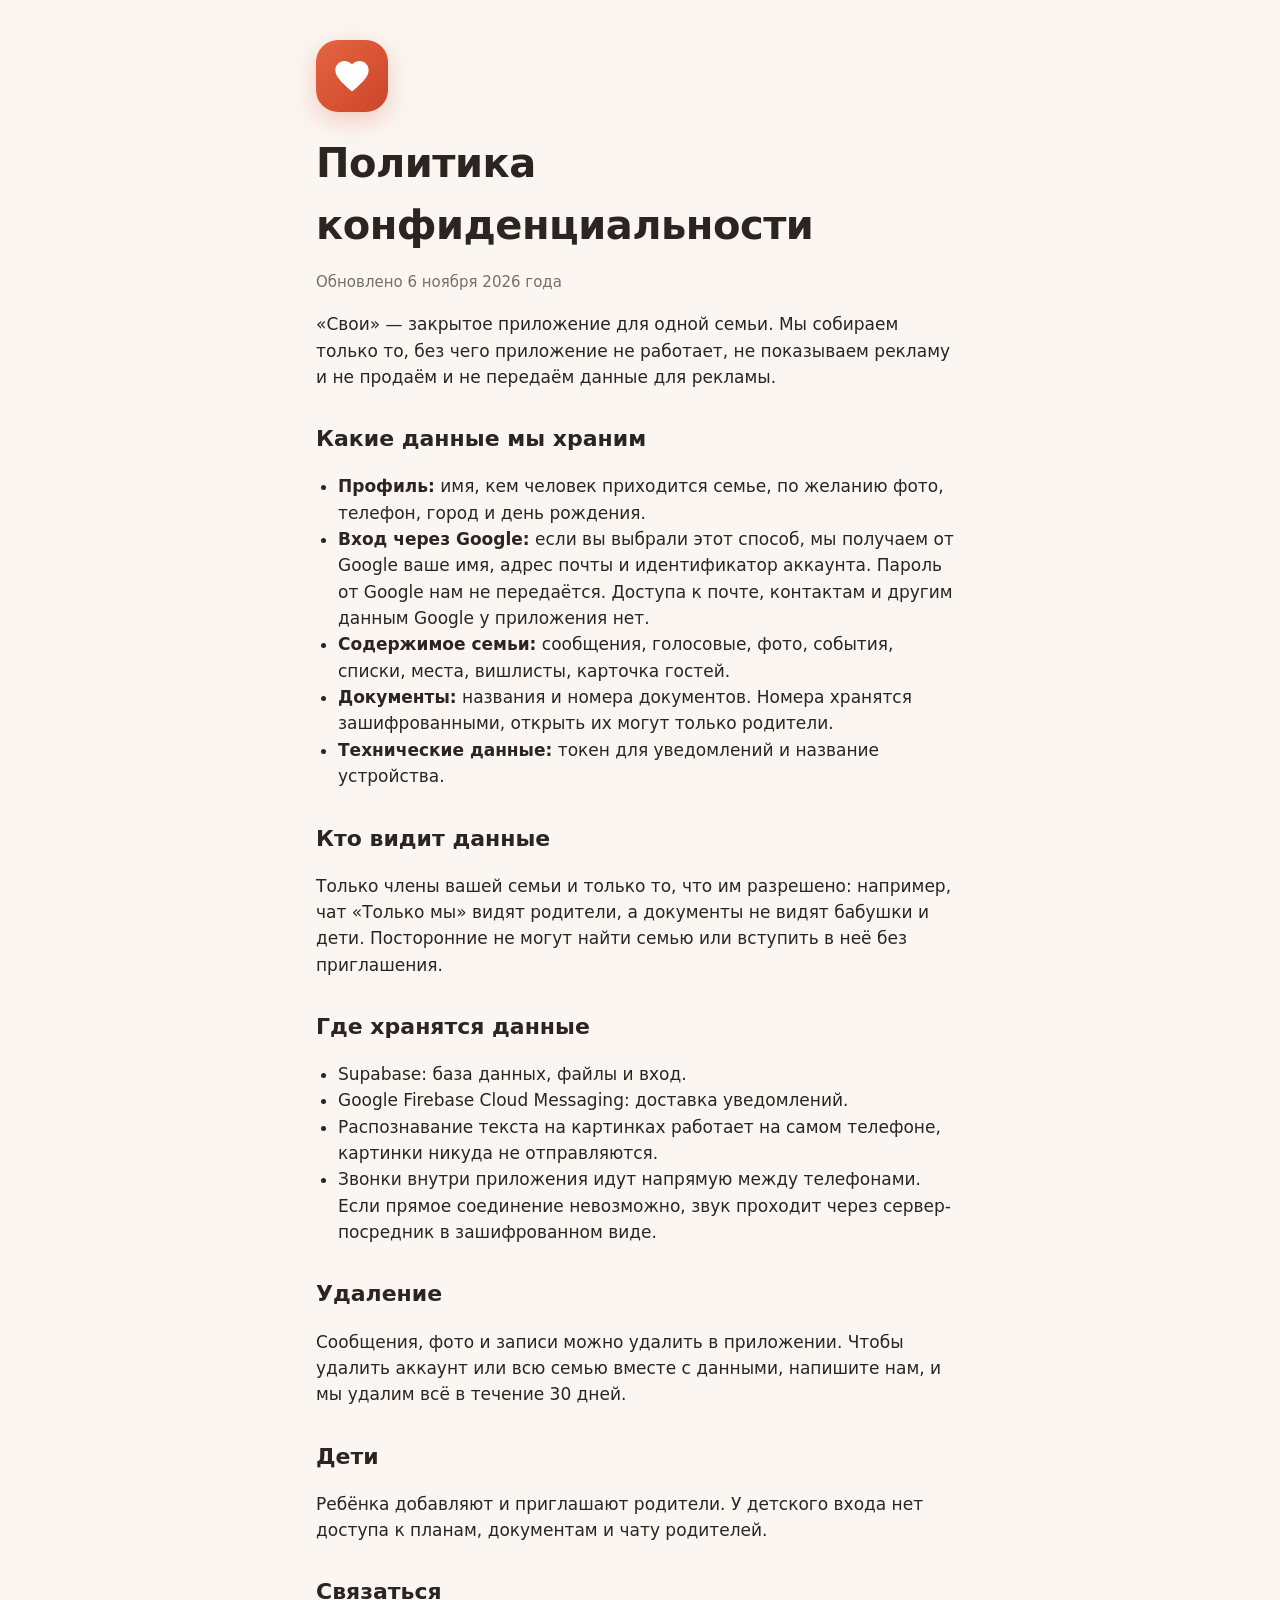
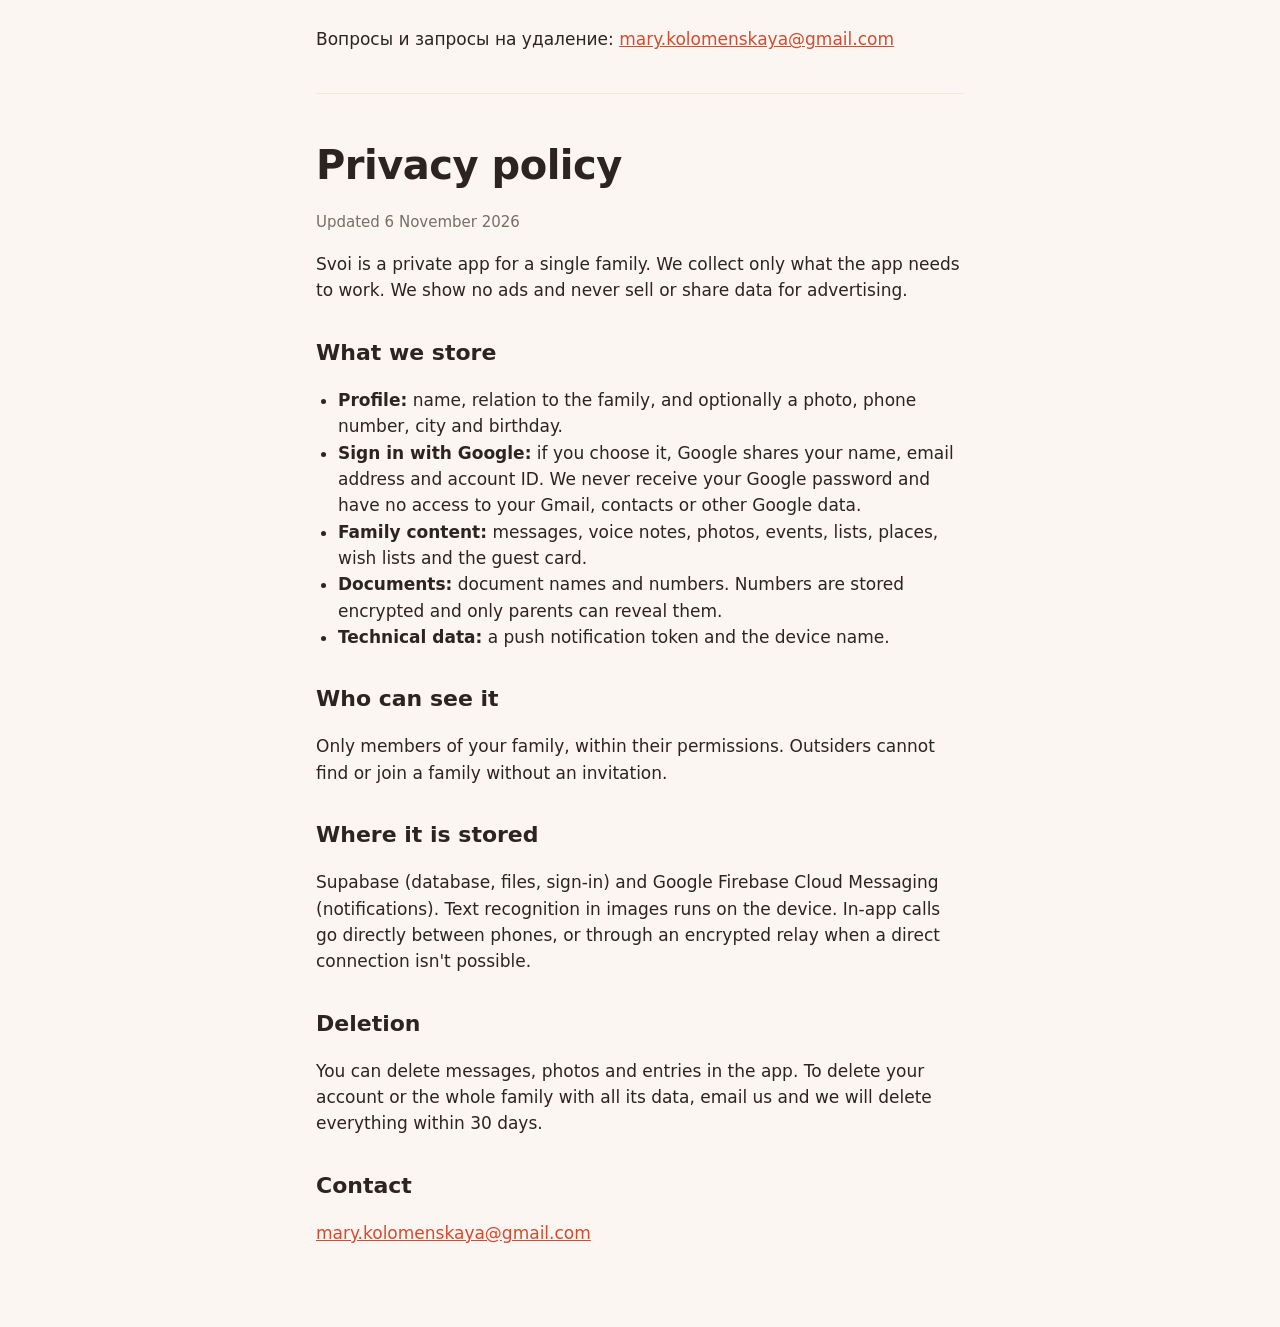
==== privacy.html @ 0200d13e "Сайт «Свои» и политика конфиденциальности Co-Authored-By: Claude Opus 5.5 <noreply@anthropic.com> Cl" ====
<!doctype html>
<html lang="ru">
<head>
<meta charset="utf-8">
<meta name="viewport" content="width=device-width, initial-scale=1">
<title>Свои — политика конфиденциальности</title>
<link rel="stylesheet" href="style.css">
</head>
<body>
<main>
  <a href="./" class="logo" aria-label="Свои"><svg viewBox="0 0 24 24" fill="#fff" aria-hidden="true"><path d="M12 21.35l-1.45-1.32C5.4 15.36 2 12.28 2 8.5 2 5.42 4.42 3 7.5 3c1.74 0 3.41.81 4.5 2.09C13.09 3.81 14.76 3 16.5 3 19.58 3 22 5.42 22 8.5c0 3.78-3.4 6.86-8.55 11.54L12 21.35z"/></svg></a>
  <h1>Политика конфиденциальности</h1>
  <p class="muted">Обновлено 6 ноября 2026 года</p>

  <p>«Свои» — закрытое приложение для одной семьи. Мы собираем только то, без чего приложение не работает, не показываем рекламу и не продаём и не передаём данные для рекламы.</p>

  <h2>Какие данные мы храним</h2>
  <ul>
    <li><b>Профиль:</b> имя, кем человек приходится семье, по желанию фото, телефон, город и день рождения.</li>
    <li><b>Вход через Google:</b> если вы выбрали этот способ, мы получаем от Google ваше имя, адрес почты и идентификатор аккаунта. Пароль от Google нам не передаётся. Доступа к почте, контактам и другим данным Google у приложения нет.</li>
    <li><b>Содержимое семьи:</b> сообщения, голосовые, фото, события, списки, места, вишлисты, карточка гостей.</li>
    <li><b>Документы:</b> названия и номера документов. Номера хранятся зашифрованными, открыть их могут только родители.</li>
    <li><b>Технические данные:</b> токен для уведомлений и название устройства.</li>
  </ul>

  <h2>Кто видит данные</h2>
  <p>Только члены вашей семьи и только то, что им разрешено: например, чат «Только мы» видят родители, а документы не видят бабушки и дети. Посторонние не могут найти семью или вступить в неё без приглашения.</p>

  <h2>Где хранятся данные</h2>
  <ul>
    <li>Supabase: база данных, файлы и вход.</li>
    <li>Google Firebase Cloud Messaging: доставка уведомлений.</li>
    <li>Распознавание текста на картинках работает на самом телефоне, картинки никуда не отправляются.</li>
    <li>Звонки внутри приложения идут напрямую между телефонами. Если прямое соединение невозможно, звук проходит через сервер-посредник в зашифрованном виде.</li>
  </ul>

  <h2>Удаление</h2>
  <p>Сообщения, фото и записи можно удалить в приложении. Чтобы удалить аккаунт или всю семью вместе с данными, напишите нам, и мы удалим всё в течение 30 дней.</p>

  <h2>Дети</h2>
  <p>Ребёнка добавляют и приглашают родители. У детского входа нет доступа к планам, документам и чату родителей.</p>

  <h2>Связаться</h2>
  <p>Вопросы и запросы на удаление: <a href="mailto:mary.kolomenskaya@gmail.com">mary.kolomenskaya@gmail.com</a></p>

  <hr style="border:none;border-top:1px solid var(--tint);margin:40px 0">

  <h1 id="en">Privacy policy</h1>
  <p class="muted">Updated 6 November 2026</p>
  <p>Svoi is a private app for a single family. We collect only what the app needs to work. We show no ads and never sell or share data for advertising.</p>
  <h2>What we store</h2>
  <ul>
    <li><b>Profile:</b> name, relation to the family, and optionally a photo, phone number, city and birthday.</li>
    <li><b>Sign in with Google:</b> if you choose it, Google shares your name, email address and account ID. We never receive your Google password and have no access to your Gmail, contacts or other Google data.</li>
    <li><b>Family content:</b> messages, voice notes, photos, events, lists, places, wish lists and the guest card.</li>
    <li><b>Documents:</b> document names and numbers. Numbers are stored encrypted and only parents can reveal them.</li>
    <li><b>Technical data:</b> a push notification token and the device name.</li>
  </ul>
  <h2>Who can see it</h2>
  <p>Only members of your family, within their permissions. Outsiders cannot find or join a family without an invitation.</p>
  <h2>Where it is stored</h2>
  <p>Supabase (database, files, sign-in) and Google Firebase Cloud Messaging (notifications). Text recognition in images runs on the device. In-app calls go directly between phones, or through an encrypted relay when a direct connection isn't possible.</p>
  <h2>Deletion</h2>
  <p>You can delete messages, photos and entries in the app. To delete your account or the whole family with all its data, email us and we will delete everything within 30 days.</p>
  <h2>Contact</h2>
  <p><a href="mailto:mary.kolomenskaya@gmail.com">mary.kolomenskaya@gmail.com</a></p>
</main>
</body>
</html>
---- style.css ----
:root{--bg:#fbf6f1;--card:#fffdfb;--ink:#2b2420;--muted:#7a6d64;--accent:#d64a2e;--tint:#f8e3d8}
@media (prefers-color-scheme:dark){:root{--bg:#1f1a17;--card:#2a2420;--ink:#f3ece6;--muted:#b3a59a;--accent:#f06a4c;--tint:#3a2a24}}
*{box-sizing:border-box}
body{margin:0;background:var(--bg);color:var(--ink);font:17px/1.55 system-ui,-apple-system,"Segoe UI",Roboto,sans-serif}
main{max-width:680px;margin:0 auto;padding:40px 16px 64px}
.logo{width:72px;height:72px;border-radius:22px;background:linear-gradient(135deg,#e5643f,#cc452a);display:grid;place-items:center;box-shadow:0 8px 24px rgba(214,74,46,.25)}
.logo svg{width:40px;height:40px}
h1{font-size:40px;letter-spacing:-.5px;margin:20px 0 8px}
h2{font-size:22px;margin:32px 0 8px}
p,li{color:var(--ink)}
.lead{font-size:19px;color:var(--muted)}
.card{background:var(--card);border-radius:20px;padding:20px;margin:20px 0;box-shadow:0 1px 2px rgba(60,30,10,.05),0 6px 20px rgba(60,30,10,.05)}
a{color:var(--accent)}
.muted{color:var(--muted);font-size:15px}
nav{display:flex;gap:16px;flex-wrap:wrap;margin-top:28px}
ul{padding-left:22px}
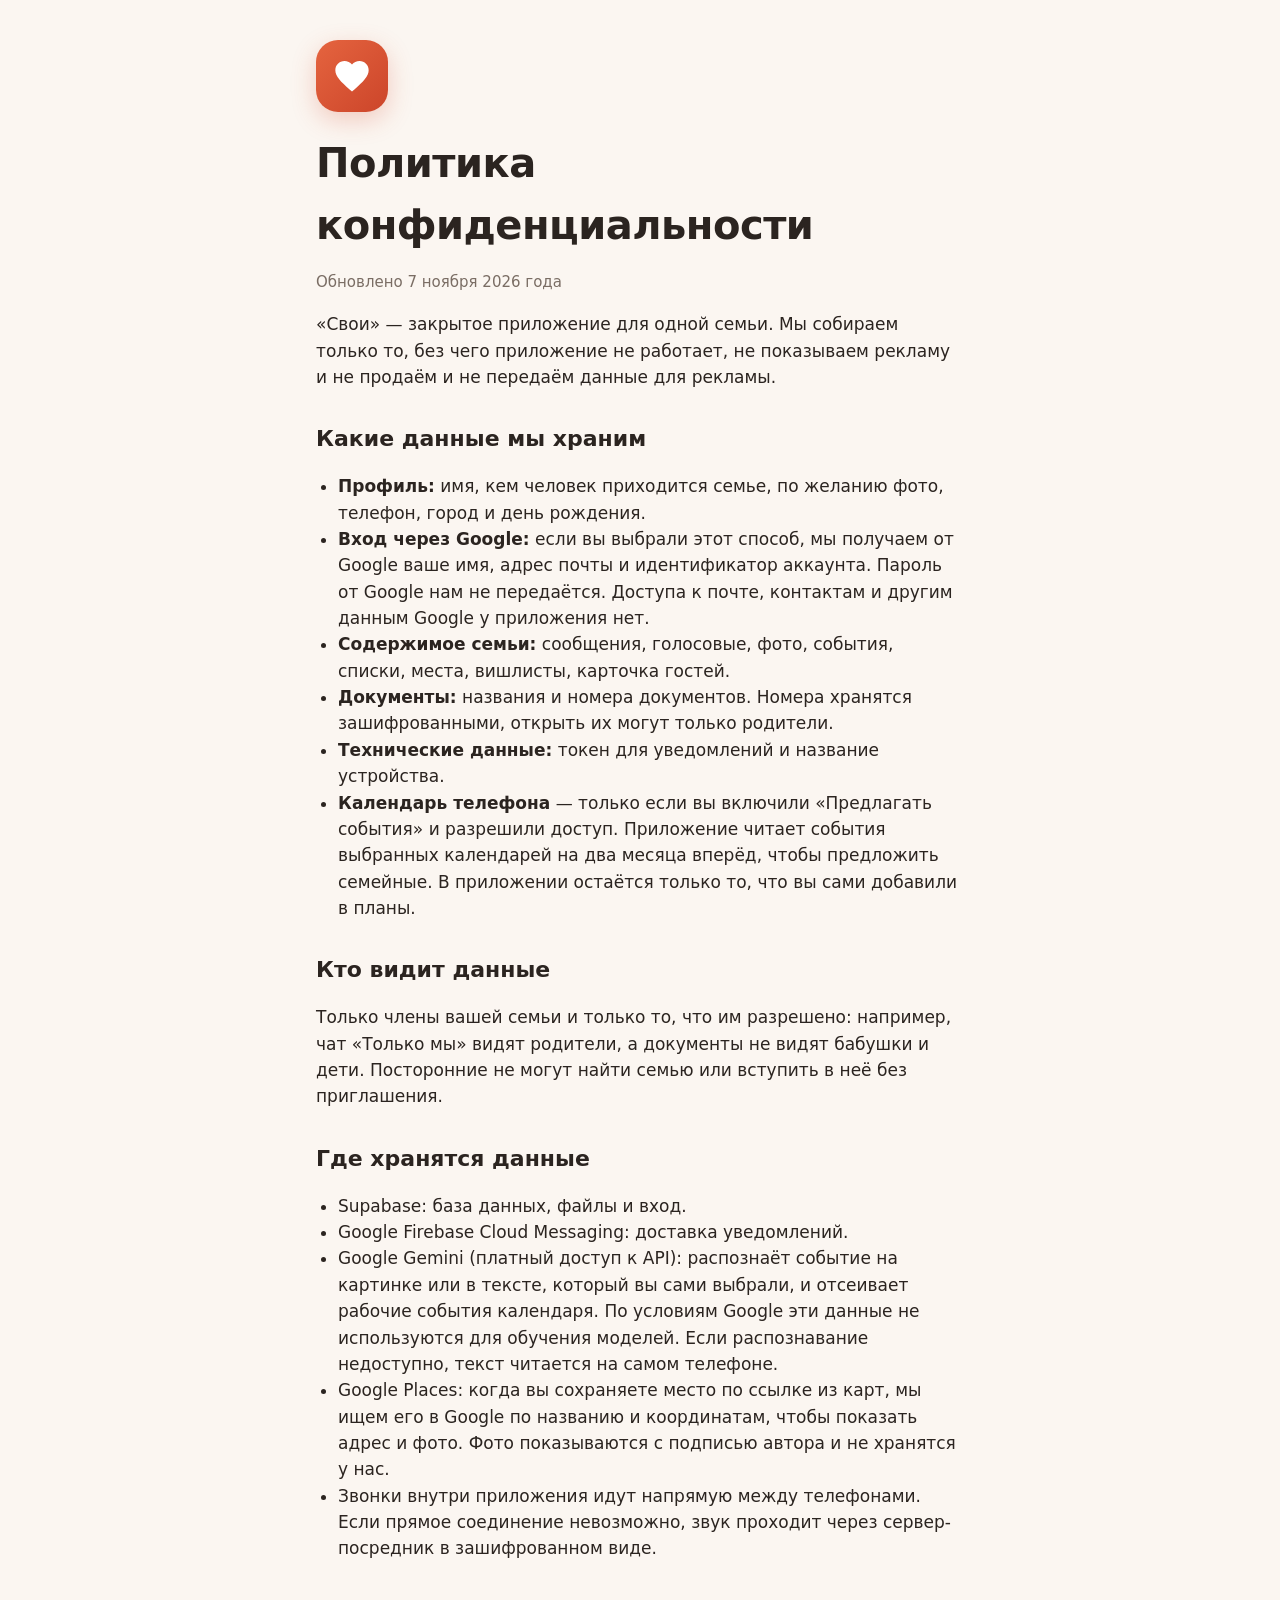
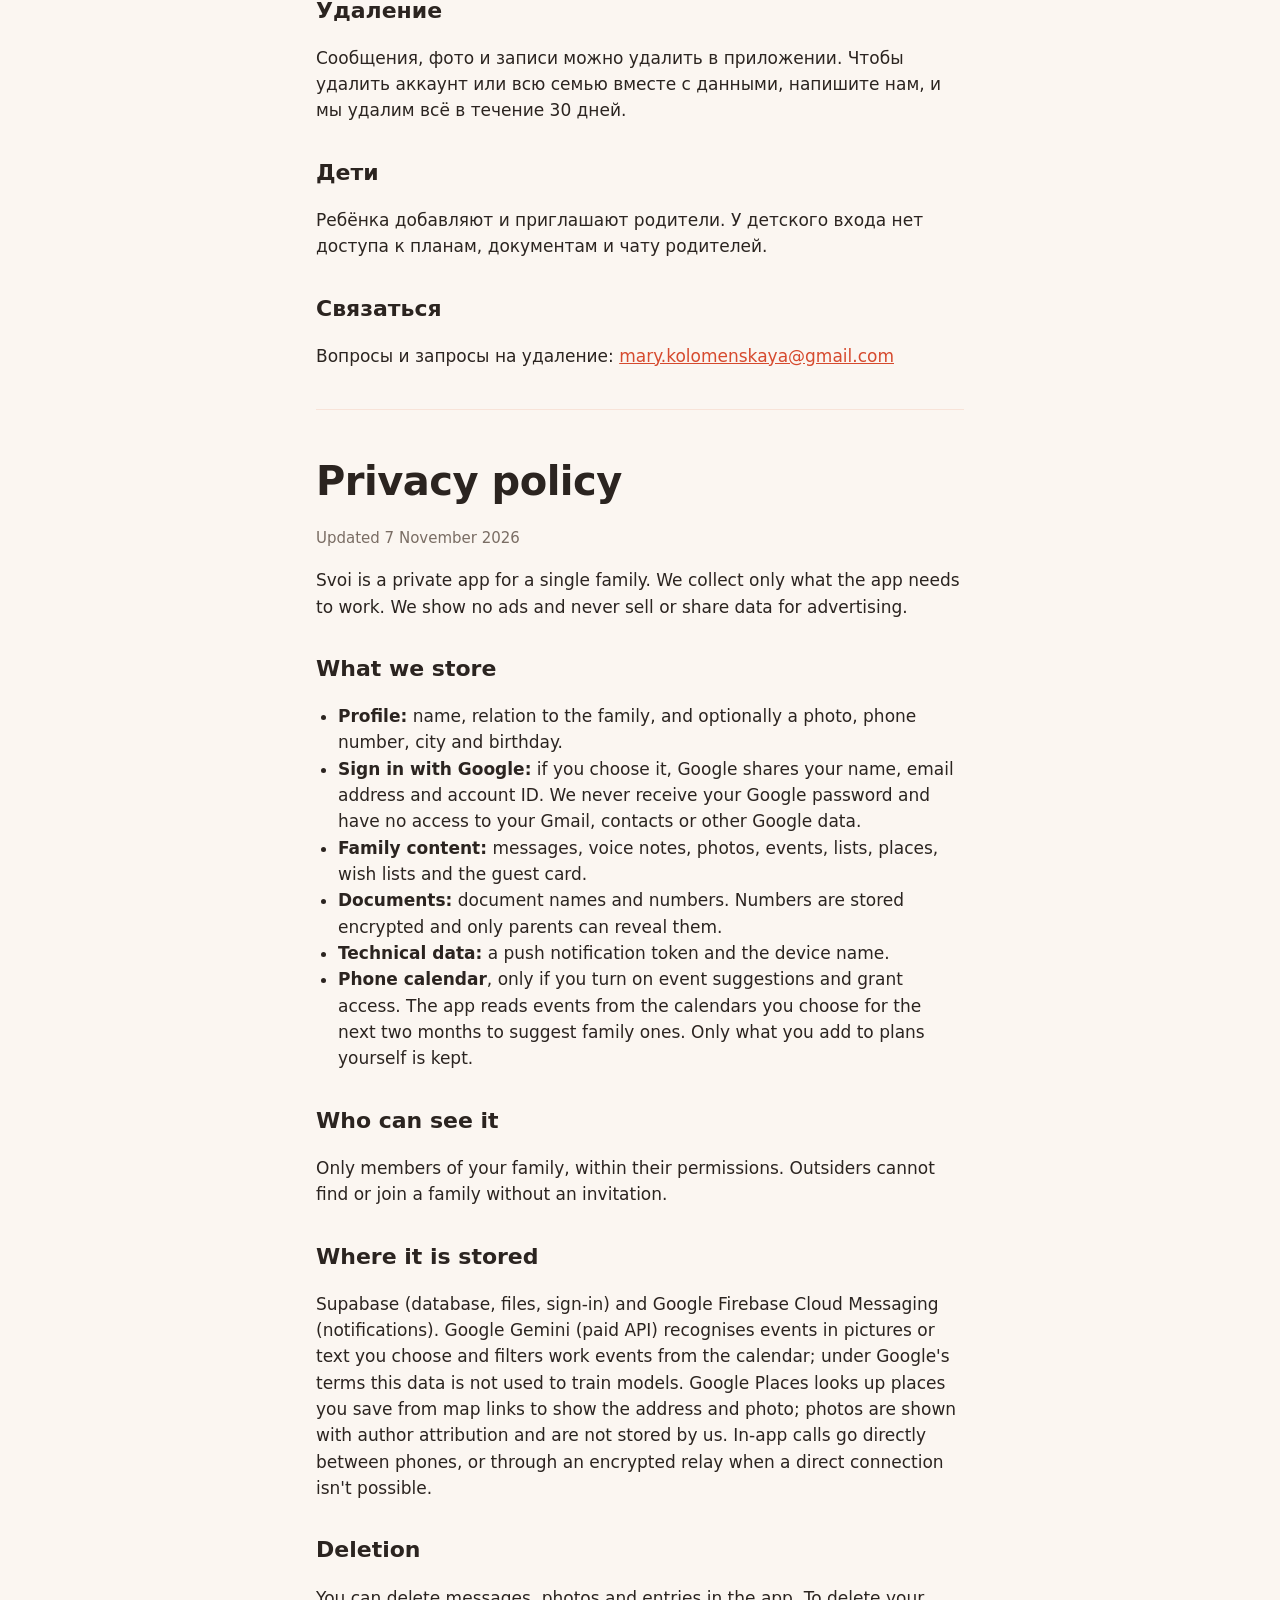
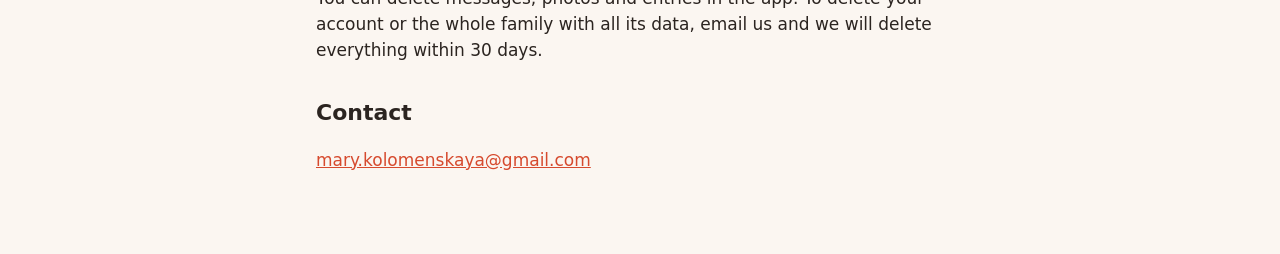
==== commit 1d90fa7c: "Privacy: Gemini, Google Places, phone calendar Co-Authored-By: Claude Opus 5.5 <noreply@anthropic.co" ====
--- a/privacy.html
+++ b/privacy.html
@@ -10,7 +10,7 @@
 <main>
   <a href="./" class="logo" aria-label="Свои"><svg viewBox="0 0 24 24" fill="#fff" aria-hidden="true"><path d="M12 21.35l-1.45-1.32C5.4 15.36 2 12.28 2 8.5 2 5.42 4.42 3 7.5 3c1.74 0 3.41.81 4.5 2.09C13.09 3.81 14.76 3 16.5 3 19.58 3 22 5.42 22 8.5c0 3.78-3.4 6.86-8.55 11.54L12 21.35z"/></svg></a>
   <h1>Политика конфиденциальности</h1>
-  <p class="muted">Обновлено 6 ноября 2026 года</p>
+  <p class="muted">Обновлено 7 ноября 2026 года</p>
 
   <p>«Свои» — закрытое приложение для одной семьи. Мы собираем только то, без чего приложение не работает, не показываем рекламу и не продаём и не передаём данные для рекламы.</p>
 
@@ -21,6 +21,7 @@
     <li><b>Содержимое семьи:</b> сообщения, голосовые, фото, события, списки, места, вишлисты, карточка гостей.</li>
     <li><b>Документы:</b> названия и номера документов. Номера хранятся зашифрованными, открыть их могут только родители.</li>
     <li><b>Технические данные:</b> токен для уведомлений и название устройства.</li>
+    <li><b>Календарь телефона</b> — только если вы включили «Предлагать события» и разрешили доступ. Приложение читает события выбранных календарей на два месяца вперёд, чтобы предложить семейные. В приложении остаётся только то, что вы сами добавили в планы.</li>
   </ul>
 
   <h2>Кто видит данные</h2>
@@ -30,7 +31,8 @@
   <ul>
     <li>Supabase: база данных, файлы и вход.</li>
     <li>Google Firebase Cloud Messaging: доставка уведомлений.</li>
-    <li>Распознавание текста на картинках работает на самом телефоне, картинки никуда не отправляются.</li>
+    <li>Google Gemini (платный доступ к API): распознаёт событие на картинке или в тексте, который вы сами выбрали, и отсеивает рабочие события календаря. По условиям Google эти данные не используются для обучения моделей. Если распознавание недоступно, текст читается на самом телефоне.</li>
+    <li>Google Places: когда вы сохраняете место по ссылке из карт, мы ищем его в Google по названию и координатам, чтобы показать адрес и фото. Фото показываются с подписью автора и не хранятся у нас.</li>
     <li>Звонки внутри приложения идут напрямую между телефонами. Если прямое соединение невозможно, звук проходит через сервер-посредник в зашифрованном виде.</li>
   </ul>
 
@@ -46,7 +48,7 @@
   <hr style="border:none;border-top:1px solid var(--tint);margin:40px 0">
 
   <h1 id="en">Privacy policy</h1>
-  <p class="muted">Updated 6 November 2026</p>
+  <p class="muted">Updated 7 November 2026</p>
   <p>Svoi is a private app for a single family. We collect only what the app needs to work. We show no ads and never sell or share data for advertising.</p>
   <h2>What we store</h2>
   <ul>
@@ -55,11 +57,12 @@
     <li><b>Family content:</b> messages, voice notes, photos, events, lists, places, wish lists and the guest card.</li>
     <li><b>Documents:</b> document names and numbers. Numbers are stored encrypted and only parents can reveal them.</li>
     <li><b>Technical data:</b> a push notification token and the device name.</li>
+    <li><b>Phone calendar</b>, only if you turn on event suggestions and grant access. The app reads events from the calendars you choose for the next two months to suggest family ones. Only what you add to plans yourself is kept.</li>
   </ul>
   <h2>Who can see it</h2>
   <p>Only members of your family, within their permissions. Outsiders cannot find or join a family without an invitation.</p>
   <h2>Where it is stored</h2>
-  <p>Supabase (database, files, sign-in) and Google Firebase Cloud Messaging (notifications). Text recognition in images runs on the device. In-app calls go directly between phones, or through an encrypted relay when a direct connection isn't possible.</p>
+  <p>Supabase (database, files, sign-in) and Google Firebase Cloud Messaging (notifications). Google Gemini (paid API) recognises events in pictures or text you choose and filters work events from the calendar; under Google's terms this data is not used to train models. Google Places looks up places you save from map links to show the address and photo; photos are shown with author attribution and are not stored by us. In-app calls go directly between phones, or through an encrypted relay when a direct connection isn't possible.</p>
   <h2>Deletion</h2>
   <p>You can delete messages, photos and entries in the app. To delete your account or the whole family with all its data, email us and we will delete everything within 30 days.</p>
   <h2>Contact</h2>
